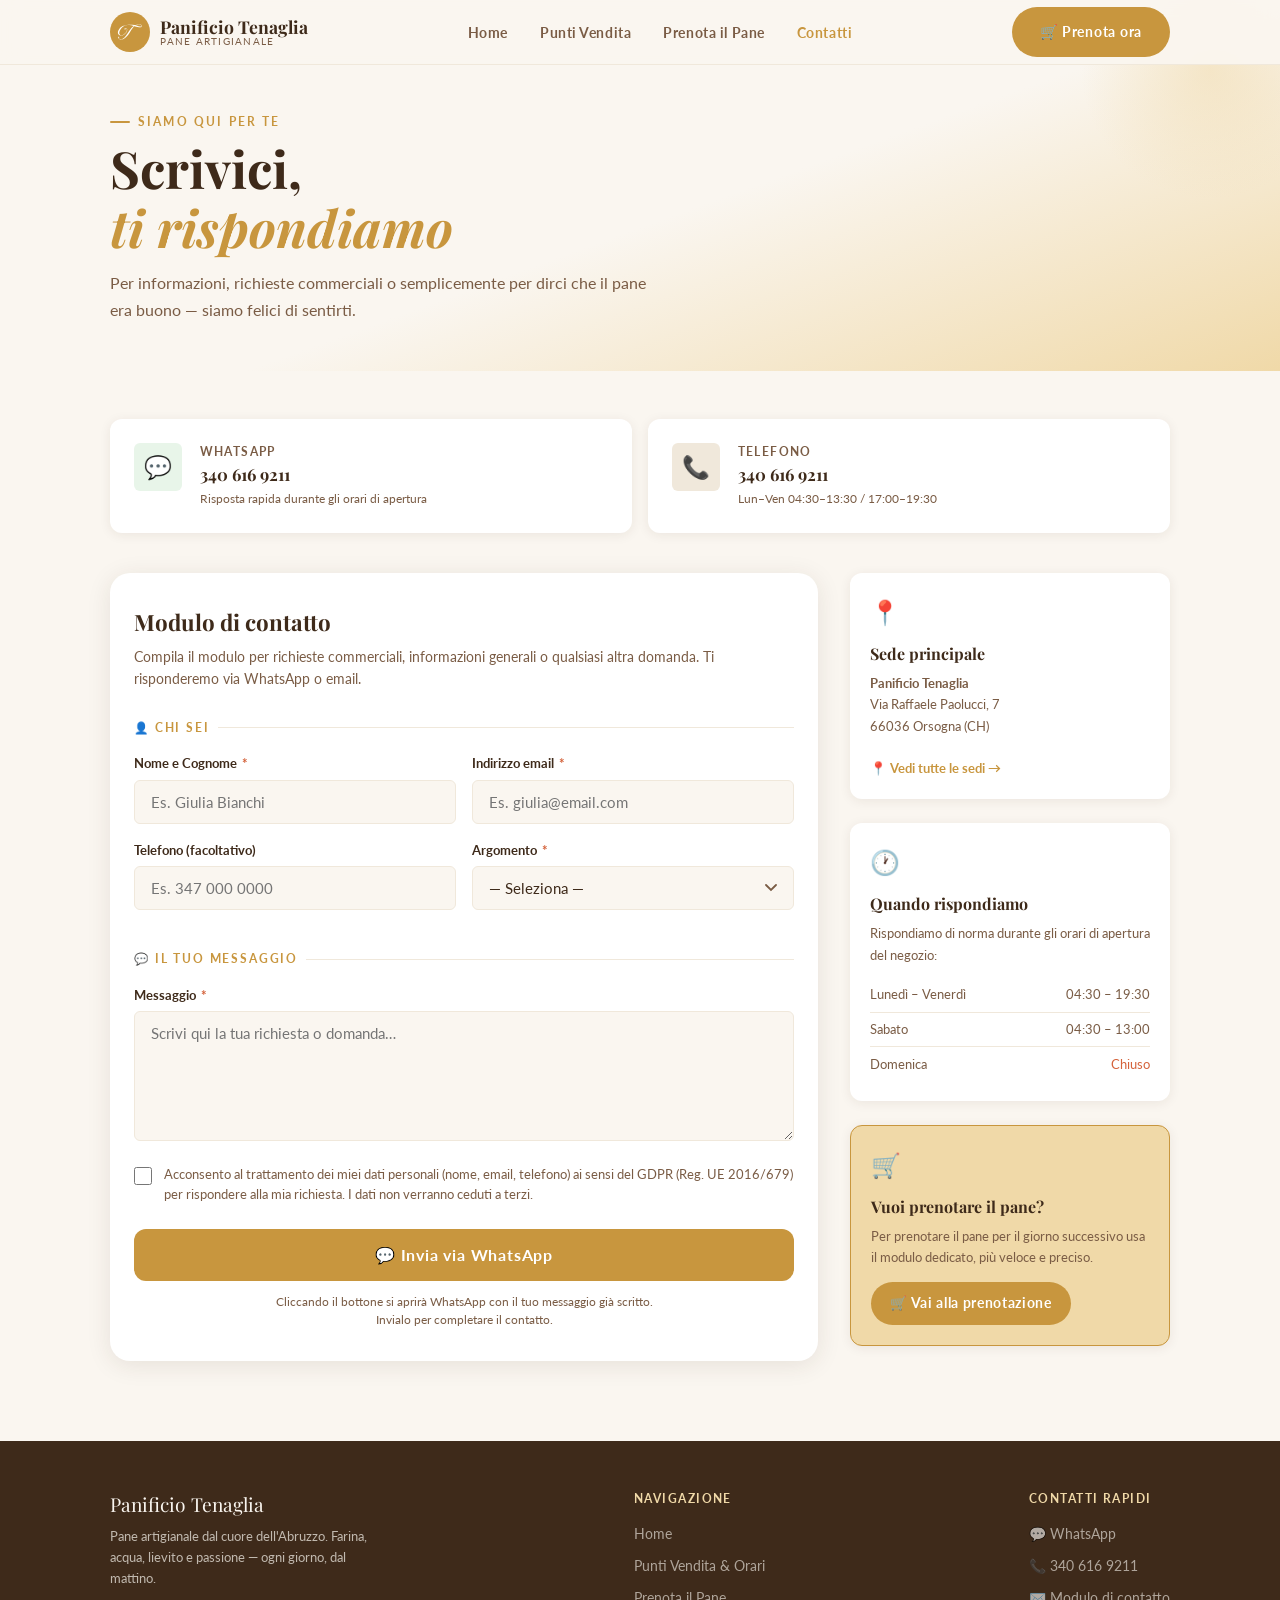
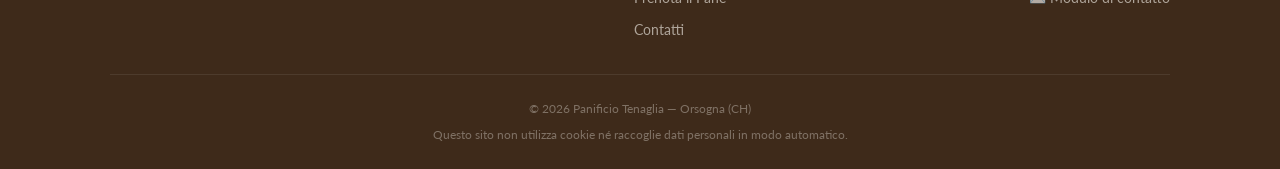
==== contatti.html @ 0915d36d "Add files via upload" ====
<!DOCTYPE html>
<html lang="it">
<head>
  <meta charset="UTF-8" />
  <meta name="viewport" content="width=device-width, initial-scale=1.0" />
  <meta name="description" content="Contatta il Panificio Tenaglia per informazioni, richieste commerciali o collaborazioni. Scrivici via WhatsApp o compila il modulo." />

  <title>Contatti — Panificio Tenaglia</title>

  <!-- Favicon -->
  <link rel="apple-touch-icon" sizes="180x180" href="assets/icons/apple-touch-icon.png">
  <link rel="icon" type="image/png" sizes="32x32" href="assets/icons/favicon-32x32.png">
  <link rel="icon" type="image/png" sizes="16x16" href="assets/icons/favicon-16x16.png">
  <link rel="manifest" href="assets/icons/site.webmanifest">

  <!-- Fonts -->
  <link rel="preconnect" href="https://fonts.googleapis.com" />
  <link rel="preconnect" href="https://fonts.gstatic.com" crossorigin />
  <link href="https://fonts.googleapis.com/css2?family=Playfair+Display:ital,wght@0,400;0,700;1,400&family=Lato:wght@300;400;700&display=swap" rel="stylesheet" />

  <!-- Stili -->
  <link rel="stylesheet" href="css/style.css" />
</head>
<body>

  <!-- ════════════════════════
       NAVBAR
  ════════════════════════ -->
  <nav class="navbar" role="navigation" aria-label="Navigazione principale">
    <div class="container navbar__inner">

      <a href="index.html" class="navbar__logo" aria-label="Panificio Tenaglia — Home">
        <div class="navbar__logo-icon" aria-hidden="true">
          <img src="assets/icons/logo-t.svg" alt="" />
        </div>
        <div class="navbar__logo-text">
          Panificio Tenaglia
          <span>Pane Artigianale</span>
        </div>
      </a>

      <ul class="navbar__links" role="list">
        <li><a href="index.html">Home</a></li>
        <li><a href="punti-vendita.html">Punti Vendita</a></li>
        <li><a href="prenota.html">Prenota il Pane</a></li>
        <li><a href="contatti.html" class="active">Contatti</a></li>
      </ul>

      <a href="prenota.html" class="btn-primary navbar__cta">🛒 Prenota ora</a>

      <button class="navbar__burger"
              aria-label="Apri menu di navigazione"
              aria-expanded="false"
              aria-controls="mobile-menu">
        <span></span><span></span><span></span>
      </button>
    </div>
  </nav>

  <!-- Menu mobile -->
  <nav class="mobile-menu" id="mobile-menu" role="navigation" aria-label="Menu mobile">
    <a href="index.html">🏠 Home</a>
    <a href="punti-vendita.html">📍 Punti Vendita & Orari</a>
    <a href="prenota.html">🛒 Prenota il tuo Pane</a>
    <a href="contatti.html">✉️ Contatti</a>
  </nav>


  <main>

    <!-- ════════════════════════
         PAGE HEADER
    ════════════════════════ -->
    <header class="page-header" aria-labelledby="contatti-main-title">
      <div class="container page-header__inner">
        <p class="page-header__eyebrow">Siamo qui per te</p>
        <h1 class="page-header__title" id="contatti-main-title">
          Scrivici,<br><em>ti rispondiamo</em>
        </h1>
        <p class="page-header__sub">
          Per informazioni, richieste commerciali o semplicemente per dirci che il pane
          era buono — siamo felici di sentirti.
        </p>
      </div>
    </header>


    <!-- ════════════════════════
         CANALI DIRETTI
    ════════════════════════ -->
    <section class="contatti-section" aria-label="Contatti e modulo">
      <div class="container">

        <!-- Griglia canali rapidi -->
        <div class="contatti-grid fade-up" style="margin-bottom: 2.5rem;" role="list">

          <!-- WhatsApp -->
          <a href="https://wa.me/393406169211"
             target="_blank"
             rel="noopener noreferrer"
             class="contatto-card"
             role="listitem"
             aria-label="Contatta via WhatsApp al 340 616 9211">
            <div class="contatto-card__icon wa" aria-hidden="true">💬</div>
            <div>
              <p class="contatto-card__label">WhatsApp</p>
              <p class="contatto-card__value">340 616 9211</p>
              <p class="contatto-card__sub">Risposta rapida durante gli orari di apertura</p>
            </div>
          </a>

          <!-- Telefono -->
          <a href="tel:+393406169211"
             class="contatto-card"
             role="listitem"
             aria-label="Chiama il Panificio Tenaglia al 340 616 9211">
            <div class="contatto-card__icon tel" aria-hidden="true">📞</div>
            <div>
              <p class="contatto-card__label">Telefono</p>
              <p class="contatto-card__value">340 616 9211</p>
              <p class="contatto-card__sub">Lun–Ven 04:30–13:30 / 17:00–19:30</p>
            </div>
          </a>

        </div>

        <!-- Layout form + sidebar -->
        <div class="contatti-layout">

          <!-- ══ FORM ══ -->
          <div class="contatti-form-card fade-up">

            <!-- Schermata successo -->
            <div class="contatti-success" id="contatti-success" role="alert" aria-live="polite">
              <div class="contatti-success__icon" aria-hidden="true">✅</div>
              <h2 class="contatti-success__title">Messaggio inviato!</h2>
              <p class="contatti-success__sub">
                Si è aperto WhatsApp con il tuo messaggio già pronto.<br>
                Invialo e ti risponderemo al più presto,
                di solito entro le ore di apertura del giorno stesso.
              </p>
              <button id="btn-reset-contatti" class="btn-outline">
                ← Invia un altro messaggio
              </button>
            </div>

            <!-- Form vero -->
            <div id="contatti-form-wrap">
              <h2 class="contatti-form-card__title">Modulo di contatto</h2>
              <p class="contatti-form-card__sub">
                Compila il modulo per richieste commerciali, informazioni generali
                o qualsiasi altra domanda. Ti risponderemo via WhatsApp o email.
              </p>

              <form id="form-contatti" novalidate>

                <!-- Dati mittente -->
                <fieldset class="form-fieldset">
                  <legend class="form-legend">👤 Chi sei</legend>

                  <div class="form-row">
                    <div class="form-group">
                      <label class="form-label" for="c-nome">
                        Nome e Cognome <span class="required">*</span>
                      </label>
                      <input class="form-input"
                             type="text"
                             id="c-nome"
                             name="nome"
                             placeholder="Es. Giulia Bianchi"
                             autocomplete="name"
                             required
                             aria-describedby="error-c-nome" />
                      <span class="form-error" id="error-c-nome" role="alert"></span>
                    </div>

                    <div class="form-group">
                      <label class="form-label" for="c-email">
                        Indirizzo email <span class="required">*</span>
                      </label>
                      <input class="form-input"
                             type="email"
                             id="c-email"
                             name="email"
                             placeholder="Es. giulia@email.com"
                             autocomplete="email"
                             required
                             aria-describedby="error-c-email" />
                      <span class="form-error" id="error-c-email" role="alert"></span>
                    </div>
                  </div>

                  <div class="form-row">
                    <div class="form-group">
                      <label class="form-label" for="c-telefono">
                        Telefono (facoltativo)
                      </label>
                      <input class="form-input"
                             type="tel"
                             id="c-telefono"
                             name="telefono"
                             placeholder="Es. 347 000 0000"
                             autocomplete="tel"
                             aria-describedby="error-c-telefono" />
                      <span class="form-error" id="error-c-telefono" role="alert"></span>
                    </div>

                    <div class="form-group">
                      <label class="form-label" for="c-argomento">
                        Argomento <span class="required">*</span>
                      </label>
                      <select class="form-select"
                              id="c-argomento"
                              name="argomento"
                              required
                              aria-describedby="error-c-argomento">
                        <option value="">— Seleziona —</option>
                        <option value="info-generali">Informazioni generali</option>
                        <option value="forniture">Forniture / Richiesta commerciale</option>
                        <option value="eventi">Evento o occasione speciale</option>
                        <option value="collaborazioni">Collaborazioni</option>
                        <option value="altro">Altro</option>
                      </select>
                      <span class="form-error" id="error-c-argomento" role="alert"></span>
                    </div>
                  </div>
                </fieldset>

                <!-- Messaggio -->
                <fieldset class="form-fieldset">
                  <legend class="form-legend">💬 Il tuo messaggio</legend>

                  <div class="form-group">
                    <label class="form-label" for="c-messaggio">
                      Messaggio <span class="required">*</span>
                    </label>
                    <textarea class="form-textarea"
                              id="c-messaggio"
                              name="messaggio"
                              rows="5"
                              placeholder="Scrivi qui la tua richiesta o domanda…"
                              required
                              aria-describedby="error-c-messaggio"
                              style="min-height: 130px;"></textarea>
                    <span class="form-error" id="error-c-messaggio" role="alert"></span>
                  </div>
                </fieldset>

                <!-- Privacy -->
                <div class="form-check">
                  <input type="checkbox"
                         id="privacy-contatti"
                         name="privacy"
                         required
                         aria-describedby="error-privacy-contatti" />
                  <label for="privacy-contatti">
                    Acconsento al trattamento dei miei dati personali (nome, email, telefono)
                    ai sensi del GDPR (Reg. UE 2016/679) per rispondere alla mia richiesta.
                    I dati non verranno ceduti a terzi.
                  </label>
                </div>
                <span class="form-error" id="error-privacy-contatti" role="alert"
                      style="margin-top:-1rem; margin-bottom:1rem; display:none;"></span>

                <!-- Submit -->
                <button type="submit" class="btn-primary form-submit">
                  💬 Invia via WhatsApp
                </button>

                <p style="font-size:0.75rem; color:var(--testo-light); margin-top:0.75rem; text-align:center; line-height:1.5;">
                  Cliccando il bottone si aprirà WhatsApp con il tuo messaggio già scritto.<br>
                  Invialo per completare il contatto.
                </p>

              </form>
            </div>

          </div>
          <!-- fine form card -->


          <!-- ══ SIDEBAR ══ -->
          <aside class="contatti-sidebar fade-up" aria-label="Informazioni aggiuntive">

            <!-- Sede principale -->
            <div class="info-card">
              <div class="info-card__icon" aria-hidden="true">📍</div>
              <h3 class="info-card__title">Sede principale</h3>
              <address class="info-card__body" style="font-style: normal;">
                <strong>Panificio Tenaglia</strong><br>
                Via Raffaele Paolucci, 7<br>
                66036 Orsogna (CH)<br><br>
                <a href="punti-vendita.html"
                   style="color: var(--grano); font-weight: 700; font-size: 0.83rem;">
                  📍 Vedi tutte le sedi →
                </a>
              </address>
            </div>

            <!-- Orari risposta -->
            <div class="info-card">
              <div class="info-card__icon" aria-hidden="true">🕐</div>
              <h3 class="info-card__title">Quando rispondiamo</h3>
              <p class="info-card__body">
                Rispondiamo di norma durante gli orari di apertura del negozio:
              </p>
              <table style="width:100%; font-size:0.82rem; color:var(--testo-light); margin-top:0.75rem; border-collapse:collapse;">
                <tr style="border-bottom:1px solid var(--avorio-dark);">
                  <td style="padding:0.4rem 0;">Lunedì – Venerdì</td>
                  <td style="text-align:right; padding:0.4rem 0;">04:30 – 19:30</td>
                </tr>
                <tr style="border-bottom:1px solid var(--avorio-dark);">
                  <td style="padding:0.4rem 0;">Sabato</td>
                  <td style="text-align:right; padding:0.4rem 0;">04:30 – 13:00</td>
                </tr>
                <tr>
                  <td style="padding:0.4rem 0;">Domenica</td>
                  <td style="text-align:right; padding:0.4rem 0; color:var(--terracotta);">Chiuso</td>
                </tr>
              </table>
            </div>

            <!-- Prenotazione rapida -->
            <div class="info-card" style="background: var(--grano-chiaro); border: 1.5px solid var(--grano);">
              <div class="info-card__icon" aria-hidden="true">🛒</div>
              <h3 class="info-card__title">Vuoi prenotare il pane?</h3>
              <p class="info-card__body" style="margin-bottom: 0.85rem;">
                Per prenotare il pane per il giorno successivo usa il modulo dedicato,
                più veloce e preciso.
              </p>
              <a href="prenota.html" class="btn-primary"
                 style="font-size: 0.85rem; padding: 0.65rem 1.2rem; display: inline-flex;">
                🛒 Vai alla prenotazione
              </a>
            </div>

          </aside>

        </div>
      </div>
    </section>

  </main>


  <!-- ════════════════════════
       FOOTER
  ════════════════════════ -->
  <footer class="footer" role="contentinfo">
    <div class="container">
      <div class="footer__grid">
        <div>
          <p class="footer__brand-name">Panificio Tenaglia</p>
          <p class="footer__brand-tagline">
            Pane artigianale dal cuore dell'Abruzzo.
            Farina, acqua, lievito e passione — ogni giorno, dal mattino.
          </p>
        </div>
        <div>
          <p class="footer__col-title">Navigazione</p>
          <ul class="footer__links" role="list">
            <li><a href="index.html">Home</a></li>
            <li><a href="punti-vendita.html">Punti Vendita & Orari</a></li>
            <li><a href="prenota.html">Prenota il Pane</a></li>
            <li><a href="contatti.html">Contatti</a></li>
          </ul>
        </div>
        <div>
          <p class="footer__col-title">Contatti rapidi</p>
          <ul class="footer__links" role="list">
            <li>
              <a href="https://wa.me/393406169211" target="_blank" rel="noopener noreferrer">
                💬 WhatsApp
              </a>
            </li>
            <li><a href="tel:+393406169211">📞 340 616 9211</a></li>
            <li><a href="contatti.html">✉️ Modulo di contatto</a></li>
          </ul>
        </div>
      </div>
      <div class="footer__bottom">
        <p>© 2026 Panificio Tenaglia — Orsogna (CH)</p>
        <!-- <p>Sito realizzato con ❤️ da Rossella Amicosante — Corso Web Design 2025/26</p> -->
        <p>Questo sito non utilizza cookie né raccoglie dati personali in modo automatico.</p>
      </div>
    </div>
  </footer>

  <!-- Scripts -->
  <script src="js/nav.js"></script>
  <script src="js/contatti.js"></script>

</body>
</html>
---- css/style.css ----
/* ===========================
   PANIFICIO TENAGLIA
   style.css — design system
   =========================== */

@import url('https://fonts.googleapis.com/css2?family=Playfair+Display:ital,wght@0,400;0,700;1,400&family=Lato:wght@300;400;700&display=swap');

:root {
  --grano:       #C8963E;
  --grano-chiaro:#F0D9A8;
  --grano-scuro: #A67B2A;
  --crosta:      #8B5E3C;
  --crosta-light:#D4A574;
  --avorio:      #FAF6F0;
  --avorio-dark: #F0E8DB;
  --terracotta:  #D4623A;
  --testo:       #3E2A1A;
  --testo-light: #7A5C45;
  --bianco:      #FFFFFF;

  --font-titolo: 'Playfair Display', Georgia, serif;
  --font-corpo:  'Lato', sans-serif;

  --radius-sm:  6px;
  --radius-md:  12px;
  --radius-lg:  20px;

  --shadow-soft: 0 4px 24px rgba(62,42,26,0.10);
  --shadow-card: 0 2px 12px rgba(62,42,26,0.08);
}

/* RESET & BASE */
*, *::before, *::after { box-sizing: border-box; margin: 0; padding: 0; }

html { scroll-behavior: smooth; font-size: 16px; }

body {
  font-family: var(--font-corpo);
  background-color: var(--avorio);
  color: var(--testo);
  line-height: 1.6;
  overflow-x: hidden;
}

img { max-width: 100%; display: block; }
a   { text-decoration: none; color: inherit; }

/* UTILITY */
.container {
  width: 100%;
  max-width: 1100px;
  margin: 0 auto;
  padding: 0 1.25rem;
}

.section-label {
  font-family: var(--font-corpo);
  font-size: 0.75rem;
  font-weight: 700;
  letter-spacing: 0.18em;
  text-transform: uppercase;
  color: var(--grano);
  margin-bottom: 0.5rem;
}

.section-title {
  font-family: var(--font-titolo);
  font-size: clamp(1.8rem, 5vw, 2.8rem);
  font-weight: 700;
  color: var(--testo);
  line-height: 1.2;
}

.btn-primary {
  display: inline-flex;
  align-items: center;
  gap: 0.5rem;
  background: var(--grano);
  color: var(--bianco);
  font-family: var(--font-corpo);
  font-weight: 700;
  font-size: 0.9rem;
  letter-spacing: 0.05em;
  padding: 0.85rem 1.75rem;
  border-radius: 50px;
  border: none;
  cursor: pointer;
  transition: background 0.25s, transform 0.15s;
  white-space: nowrap;
}
.btn-primary:hover { background: var(--grano-scuro); transform: translateY(-2px); }
.btn-primary:active { transform: translateY(0); }

.btn-outline {
  display: inline-flex;
  align-items: center;
  gap: 0.5rem;
  background: transparent;
  color: var(--grano);
  font-family: var(--font-corpo);
  font-weight: 700;
  font-size: 0.9rem;
  letter-spacing: 0.05em;
  padding: 0.85rem 1.75rem;
  border-radius: 50px;
  border: 2px solid var(--grano);
  cursor: pointer;
  transition: background 0.25s, color 0.25s, transform 0.15s;
  white-space: nowrap;
}
.btn-outline:hover {
  background: var(--grano);
  color: var(--bianco);
  transform: translateY(-2px);
}

/* ===== NAVBAR ===== */
.navbar {
  position: fixed;
  top: 0; left: 0; right: 0;
  z-index: 1000;
  background: rgba(250,246,240,0.94);
  backdrop-filter: blur(10px);
  -webkit-backdrop-filter: blur(10px);
  border-bottom: 1px solid var(--avorio-dark);
  transition: box-shadow 0.3s;
}
.navbar.scrolled { box-shadow: var(--shadow-soft); }

.navbar__inner {
  display: flex;
  align-items: center;
  justify-content: space-between;
  height: 64px;
}

.navbar__logo {
  display: flex;
  align-items: center;
  gap: 0.65rem;
}

.navbar__logo-icon {
  width: 40px;
  height: 40px;
  background: var(--grano);
  border-radius: 50%;
  display: flex;
  align-items: center;
  justify-content: center;
  overflow: hidden;
  flex-shrink: 0;
}

.navbar__logo-icon img {
  width: 65%;
  height: 65%;
  object-fit: contain;
  filter: brightness(0) invert(1);
}

.navbar__logo-text {
  font-family: var(--font-titolo);
  font-size: 1.1rem;
  font-weight: 700;
  color: var(--testo);
  line-height: 1.1;
}
.navbar__logo-text span {
  display: block;
  font-size: 0.65rem;
  font-family: var(--font-corpo);
  font-weight: 400;
  letter-spacing: 0.12em;
  text-transform: uppercase;
  color: var(--testo-light);
}

.navbar__links {
  display: none;
  list-style: none;
  gap: 2rem;
}
.navbar__links a {
  font-size: 0.88rem;
  font-weight: 700;
  letter-spacing: 0.04em;
  color: var(--testo-light);
  transition: color 0.2s;
}
.navbar__links a:hover,
.navbar__links a.active { color: var(--grano); }

.navbar__cta { display: none; }

.navbar__burger {
  background: none;
  border: none;
  cursor: pointer;
  display: flex;
  flex-direction: column;
  gap: 5px;
  padding: 4px;
}
.navbar__burger span {
  display: block;
  width: 24px;
  height: 2px;
  background: var(--testo);
  border-radius: 2px;
  transition: all 0.3s;
}
.navbar__burger.open span:nth-child(1) { transform: translateY(7px) rotate(45deg); }
.navbar__burger.open span:nth-child(2) { opacity: 0; }
.navbar__burger.open span:nth-child(3) { transform: translateY(-7px) rotate(-45deg); }

.mobile-menu {
  display: none;
  position: fixed;
  top: 64px; left: 0; right: 0;
  background: var(--avorio);
  border-bottom: 1px solid var(--avorio-dark);
  padding: 1.5rem 1.25rem;
  z-index: 999;
  flex-direction: column;
  gap: 0.25rem;
}
.mobile-menu.open { display: flex; }
.mobile-menu a {
  font-size: 1rem;
  font-weight: 700;
  color: var(--testo);
  padding: 0.75rem 0;
  border-bottom: 1px solid var(--avorio-dark);
  transition: color 0.2s;
}
.mobile-menu a:last-child { border-bottom: none; }
.mobile-menu a:hover { color: var(--grano); }

/* ===== HERO ===== */
.hero {
  padding-top: 64px;
  min-height: 100svh;
  display: flex;
  flex-direction: column;
  background: linear-gradient(160deg, var(--avorio) 60%, var(--grano-chiaro) 100%);
  position: relative;
  overflow: hidden;
}

.hero::before {
  content: '';
  position: absolute;
  top: -80px; right: -80px;
  width: 320px; height: 320px;
  background: radial-gradient(circle, var(--grano-chiaro) 0%, transparent 70%);
  border-radius: 50%;
  opacity: 0.6;
  pointer-events: none;
}

.hero__content {
  flex: 1;
  display: flex;
  flex-direction: column;
  justify-content: center;
  padding: 3rem 1.25rem 2rem;
}

.hero__eyebrow {
  display: inline-flex;
  align-items: center;
  gap: 0.5rem;
  font-size: 0.75rem;
  font-weight: 700;
  letter-spacing: 0.16em;
  text-transform: uppercase;
  color: var(--grano);
  margin-bottom: 1rem;
}
.hero__eyebrow::before {
  content: '';
  display: inline-block;
  width: 24px;
  height: 2px;
  background: var(--grano);
  border-radius: 2px;
}

.hero__title {
  font-family: var(--font-titolo);
  font-size: clamp(2.4rem, 9vw, 5rem);
  font-weight: 700;
  line-height: 1.08;
  color: var(--testo);
  margin-bottom: 1.25rem;
}
.hero__title em {
  font-style: italic;
  color: var(--grano);
}

.hero__subtitle {
  font-size: 1.05rem;
  font-weight: 300;
  color: var(--testo-light);
  line-height: 1.7;
  max-width: 520px;
  margin-bottom: 2rem;
}

.hero__actions {
  display: flex;
  gap: 1rem;
  flex-wrap: wrap;
}

.hero__badge {
  display: flex;
  align-items: center;
  gap: 0.6rem;
  background: var(--bianco);
  border: 1px solid var(--avorio-dark);
  border-radius: 50px;
  padding: 0.5rem 1rem 0.5rem 0.5rem;
  font-size: 0.82rem;
  font-weight: 700;
  color: var(--testo);
  box-shadow: var(--shadow-card);
}
.hero__badge-dot {
  width: 8px; height: 8px;
  background: #4CAF50;
  border-radius: 50%;
  animation: pulse-green 2s infinite;
}
@keyframes pulse-green {
  0%,100% { box-shadow: 0 0 0 0 rgba(76,175,80,0.4); }
  50%      { box-shadow: 0 0 0 6px rgba(76,175,80,0); }
}

.hero__scroll {
  text-align: center;
  padding: 1.5rem 0;
  color: var(--testo-light);
  font-size: 0.78rem;
  letter-spacing: 0.1em;
  text-transform: uppercase;
  animation: bounce 2.5s infinite;
}
@keyframes bounce {
  0%,100% { transform: translateY(0); }
  50%      { transform: translateY(6px); }
}

/* ===== STORY ===== */
.story {
  padding: 5rem 0;
  background: var(--bianco);
}

.story__grid {
  display: flex;
  flex-direction: column;
  gap: 2.5rem;
}

.story__visual {
  position: relative;
}

.story__img-placeholder {
  width: 100%;
  aspect-ratio: 4/3;
  background: linear-gradient(135deg, var(--grano-chiaro), var(--crosta-light));
  border-radius: var(--radius-lg);
  overflow: hidden;
}

.story__img-placeholder img {
  width: 100%;
  height: 100%;
  object-fit: cover;       /* riempie il riquadro senza deformarsi */
  object-position: center 20%; /* posiziona il soggetto */
  display: block;
}

.story__stat-card {
  position: absolute;
  bottom: -1rem;
  right: -0.5rem;
  background: var(--grano);
  color: var(--bianco);
  border-radius: var(--radius-md);
  padding: 1rem 1.25rem;
  box-shadow: var(--shadow-soft);
}
.story__stat-card strong {
  display: block;
  font-family: var(--font-titolo);
  font-size: 2rem;
  font-weight: 700;
  line-height: 1;
}
.story__stat-card span {
  font-size: 0.75rem;
  opacity: 0.85;
  letter-spacing: 0.05em;
}

.story__text { display: flex; flex-direction: column; gap: 1rem; }

.story__body {
  font-size: 0.97rem;
  color: var(--testo-light);
  line-height: 1.8;
}

.story__quote {
  border-left: 3px solid var(--grano);
  padding-left: 1rem;
  font-family: var(--font-titolo);
  font-size: 1.15rem;
  font-style: italic;
  color: var(--crosta);
  line-height: 1.5;
}

/* ===== GALLERY ===== */
.gallery {
  padding: 5rem 0;
  background: var(--avorio);
}

.gallery__header {
  margin-bottom: 2.5rem;
  display: flex;
  flex-direction: column;
  gap: 0.5rem;
}

.gallery__grid {
  display: grid;
  grid-template-columns: repeat(2, 1fr);
  gap: 0.75rem;
  align-items: stretch;
}

.gallery__item {
  border-radius: var(--radius-md);
  overflow: hidden;
  min-height: 140px;
  background: linear-gradient(135deg, var(--avorio-dark), var(--grano-chiaro));
  display: flex;
  align-items: center;
  justify-content: center;
  flex-direction: column;
  gap: 0.5rem;
  position: relative;
  cursor: pointer;
  transition: transform 0.25s;
}
.gallery__item:hover { transform: scale(0.98); }
.gallery__item:first-child {
  grid-column: span 2;
  aspect-ratio: 16/7;
}

.gallery__item img {
  width: 100%;
  height: 100%;
  object-fit: cover;
  object-position: center;
  display: block;
  position: absolute;
  top: 0; left: 0;
}

.gallery__item-icon { font-size: 2.5rem; opacity: 0.3; }
.gallery__item-label {
  font-size: 0.78rem;
  font-weight: 700;
  letter-spacing: 0.08em;
  text-transform: uppercase;
  color: var(--avorio);
  opacity: 1;
  position: relative;
  z-index: 1;
  background: rgba(62, 42, 26, 0.45);
  padding: 0.3rem 0.75rem;
  border-radius: 50px;
}

.gallery__note {
  margin-top: 1rem;
  font-size: 0.8rem;
  color: var(--testo-light);
  font-style: italic;
  text-align: center;
}

/* ===== SEDI PREVIEW ===== */
.sedi-preview {
  padding: 5rem 0;
  background: var(--testo);
  color: var(--avorio);
}

.sedi-preview .section-label { color: var(--grano-chiaro); }
.sedi-preview .section-title { color: var(--avorio); }

.sedi-preview__subtitle {
  font-size: 0.97rem;
  color: var(--crosta-light);
  margin: 0.75rem 0 2.5rem;
  line-height: 1.7;
}

.sedi__grid {
  display: flex;
  flex-direction: column;
  gap: 1rem;
}

.sede-card {
  background: rgba(255,255,255,0.05);
  border: 1px solid rgba(255,255,255,0.1);
  border-radius: var(--radius-md);
  padding: 1.25rem;
  display: flex;
  align-items: flex-start;
  gap: 1rem;
  transition: background 0.25s, border-color 0.25s;
}
.sede-card:hover {
  background: rgba(255,255,255,0.09);
  border-color: var(--grano);
}

.sede-card.coming-soon { opacity: 0.45; pointer-events: none; }

.sede-card__num {
  min-width: 36px;
  height: 36px;
  background: var(--grano);
  border-radius: 50%;
  display: flex;
  align-items: center;
  justify-content: center;
  font-weight: 700;
  font-size: 0.85rem;
  color: var(--bianco);
  flex-shrink: 0;
}
.sede-card.coming-soon .sede-card__num { background: rgba(255,255,255,0.2); }

.sede-card__info { flex: 1; }

.sede-card__name {
  font-family: var(--font-titolo);
  font-size: 1.05rem;
  font-weight: 700;
  color: var(--avorio);
  margin-bottom: 0.2rem;
}

.sede-card__address {
  font-size: 0.82rem;
  color: var(--crosta-light);
  line-height: 1.5;
}

.sede-card__badge {
  font-size: 0.68rem;
  font-weight: 700;
  letter-spacing: 0.08em;
  text-transform: uppercase;
  padding: 0.25rem 0.65rem;
  border-radius: 50px;
  flex-shrink: 0;
}
.sede-card__badge.aperta  { background: rgba(76,175,80,0.15); color: #81C784; }
.sede-card__badge.presto  { background: rgba(200,150,62,0.15); color: var(--grano-chiaro); }

.sedi-preview__cta {
  margin-top: 2rem;
  text-align: center;
}

/* ===== PRENOTAZIONE CTA ===== */
.prenota-cta {
  padding: 5rem 0;
  background: var(--grano-chiaro);
  text-align: center;
}

.prenota-cta__inner {
  max-width: 600px;
  margin: 0 auto;
}

.prenota-cta__icon {
  font-size: 3rem;
  margin-bottom: 1rem;
}

.prenota-cta__title {
  font-family: var(--font-titolo);
  font-size: clamp(1.6rem, 5vw, 2.4rem);
  font-weight: 700;
  color: var(--testo);
  margin-bottom: 0.75rem;
  line-height: 1.2;
}

.prenota-cta__sub {
  font-size: 0.97rem;
  color: var(--testo-light);
  margin-bottom: 2rem;
  line-height: 1.7;
}

.prenota-cta__actions {
  display: flex;
  gap: 1rem;
  justify-content: center;
  flex-wrap: wrap;
}

/* ===== FOOTER ===== */
.footer {
  background: var(--testo);
  color: rgba(250,246,240,0.7);
  padding: 3rem 0 1.5rem;
}

.footer__grid {
  display: flex;
  flex-direction: column;
  gap: 2rem;
  margin-bottom: 2rem;
}

.footer__brand-name {
  font-family: var(--font-titolo);
  font-size: 1.2rem;
  color: var(--avorio);
  margin-bottom: 0.4rem;
}
.footer__brand-tagline {
  font-size: 0.82rem;
  line-height: 1.6;
  max-width: 260px;
}

.footer__col-title {
  font-size: 0.75rem;
  font-weight: 700;
  letter-spacing: 0.12em;
  text-transform: uppercase;
  color: var(--grano-chiaro);
  margin-bottom: 0.75rem;
}
.footer__links {
  list-style: none;
  display: flex;
  flex-direction: column;
  gap: 0.4rem;
}
.footer__links a {
  font-size: 0.87rem;
  color: rgba(250,246,240,0.6);
  transition: color 0.2s;
}
.footer__links a:hover { color: var(--grano-chiaro); }

.footer__bottom {
  border-top: 1px solid rgba(255,255,255,0.08);
  padding-top: 1.5rem;
  display: flex;
  flex-direction: column;
  gap: 0.4rem;
  align-items: center;
  text-align: center;
  font-size: 0.78rem;
  color: rgba(250,246,240,0.35);
}

/* ===== PAGE HEADER (usato in pagine interne) ===== */
.page-header {
  padding-top: 64px;
  background: linear-gradient(160deg, var(--avorio) 55%, var(--grano-chiaro) 100%);
  padding-bottom: 3rem;
  position: relative;
  overflow: hidden;
}
.page-header::before {
  content: '';
  position: absolute;
  top: -60px; right: -60px;
  width: 260px; height: 260px;
  background: radial-gradient(circle, var(--grano-chiaro) 0%, transparent 70%);
  border-radius: 50%;
  opacity: 0.5;
  pointer-events: none;
}
.page-header__inner { padding-top: 3rem; }
.page-header__eyebrow {
  font-size: 0.75rem;
  font-weight: 700;
  letter-spacing: 0.18em;
  text-transform: uppercase;
  color: var(--grano);
  margin-bottom: 0.5rem;
  display: flex;
  align-items: center;
  gap: 0.5rem;
}
.page-header__eyebrow::before {
  content: '';
  display: inline-block;
  width: 20px; height: 2px;
  background: var(--grano);
  border-radius: 2px;
}
.page-header__title {
  font-family: var(--font-titolo);
  font-size: clamp(2rem, 6vw, 3.2rem);
  font-weight: 700;
  color: var(--testo);
  line-height: 1.15;
  margin-bottom: 0.75rem;
}
.page-header__title em { font-style: italic; color: var(--grano); }
.page-header__sub {
  font-size: 1rem;
  color: var(--testo-light);
  max-width: 540px;
  line-height: 1.7;
}

/* ===== PUNTI VENDITA ===== */
.pv-section { padding: 3rem 0 5rem; }

.pv-tabs {
  display: flex;
  gap: 0.5rem;
  margin-bottom: 2.5rem;
  overflow-x: auto;
  scrollbar-width: none;
  padding-bottom: 2px;
}
.pv-tabs::-webkit-scrollbar { display: none; }

.pv-tab {
  flex-shrink: 0;
  background: var(--bianco);
  border: 1.5px solid var(--avorio-dark);
  border-radius: 50px;
  padding: 0.55rem 1.2rem;
  font-family: var(--font-corpo);
  font-size: 0.85rem;
  font-weight: 700;
  color: var(--testo-light);
  cursor: pointer;
  transition: all 0.2s;
}
.pv-tab:hover { border-color: var(--grano); color: var(--grano); }
.pv-tab.active {
  background: var(--grano);
  border-color: var(--grano);
  color: var(--bianco);
}
.pv-tab.disabled {
  opacity: 0.4;
  cursor: not-allowed;
  pointer-events: none;
}

.pv-panel { display: none; }
.pv-panel.active { display: block; }

.pv-card {
  background: var(--bianco);
  border-radius: var(--radius-lg);
  box-shadow: var(--shadow-soft);
  overflow: hidden;
  margin-bottom: 2rem;
}

.pv-card__header {
  background: var(--testo);
  padding: 1.5rem 1.5rem 1.25rem;
  display: flex;
  align-items: flex-start;
  justify-content: space-between;
  gap: 1rem;
  flex-wrap: wrap;
}
.pv-card__num-name {
  display: flex;
  align-items: center;
  gap: 0.75rem;
}
.pv-card__num {
  width: 42px; height: 42px;
  background: var(--grano);
  border-radius: 50%;
  display: flex;
  align-items: center;
  justify-content: center;
  font-weight: 700;
  font-size: 1rem;
  color: var(--bianco);
  flex-shrink: 0;
}
.pv-card__name {
  font-family: var(--font-titolo);
  font-size: 1.2rem;
  font-weight: 700;
  color: var(--avorio);
}
.pv-card__address {
  font-size: 0.82rem;
  color: var(--crosta-light);
  margin-top: 0.15rem;
  font-style: normal;
}
.pv-card__status {
  font-size: 0.72rem;
  font-weight: 700;
  letter-spacing: 0.08em;
  text-transform: uppercase;
  padding: 0.3rem 0.8rem;
  border-radius: 50px;
  flex-shrink: 0;
}
.pv-card__status.aperta { background: rgba(76,175,80,0.15); color: #81C784; }
.pv-card__status.presto { background: rgba(200,150,62,0.18); color: var(--grano-chiaro); }

.pv-card__body {
  padding: 1.5rem;
  display: flex;
  flex-direction: column;
  gap: 1.5rem;
}

/* Orari */
.orari__title {
  font-size: 0.75rem;
  font-weight: 700;
  letter-spacing: 0.14em;
  text-transform: uppercase;
  color: var(--grano);
  margin-bottom: 0.75rem;
}
.orari__table {
  width: 100%;
  border-collapse: collapse;
  font-size: 0.88rem;
}
.orari__table tr { border-bottom: 1px solid var(--avorio-dark); }
.orari__table tr:last-child { border-bottom: none; }
.orari__table td { padding: 0.5rem 0; color: var(--testo); }
.orari__table td:last-child { text-align: right; color: var(--testo-light); }
.orari__table tr.oggi td { font-weight: 700; color: var(--grano-scuro); }
.orari__table td.chiuso { color: var(--terracotta) !important; }

/* Mappa */
.pv-map-wrap {
  border-radius: var(--radius-md);
  overflow: hidden;
  border: 1px solid var(--avorio-dark);
}
.pv-map {
  width: 100%;
  height: 260px;
}

/* CTA sede */
.pv-card__cta {
  display: flex;
  gap: 0.75rem;
  flex-wrap: wrap;
}

/* Coming soon overlay */
.pv-coming-soon {
  text-align: center;
  padding: 4rem 2rem;
  background: var(--bianco);
  border-radius: var(--radius-lg);
  border: 2px dashed var(--avorio-dark);
}
.pv-coming-soon__icon { font-size: 3rem; margin-bottom: 1rem; }
.pv-coming-soon__title {
  font-family: var(--font-titolo);
  font-size: 1.4rem;
  color: var(--testo);
  margin-bottom: 0.5rem;
}
.pv-coming-soon__sub { font-size: 0.9rem; color: var(--testo-light); }

/* ===== ANIMAZIONI ENTRATA ===== */
.fade-up {
  opacity: 0;
  transform: translateY(24px);
  transition: opacity 0.6s ease, transform 0.6s ease;
}
.fade-up.visible {
  opacity: 1;
  transform: translateY(0);
}

/* ===== RESPONSIVE — tablet & desktop ===== */
@media (min-width: 640px) {
  .gallery__grid { grid-template-columns: repeat(3, 1fr); }
  .gallery__item:first-child { grid-column: span 2; }
}

@media (min-width: 768px) {
  .story__grid {
    flex-direction: row;
    align-items: center;
    gap: 4rem;
  }
  .story__visual { flex: 1; }
  .story__text   { flex: 1; }

  .footer__grid {
    flex-direction: row;
    justify-content: space-between;
  }
}

@media (min-width: 900px) {
  .navbar__links { display: flex; }
  .navbar__cta   { display: flex; }
  .navbar__burger { display: none; }

  .sedi__grid {
    display: grid;
    grid-template-columns: repeat(3, 1fr);
  }
}

/* ===== FORM PRENOTAZIONE ===== */
.prenota-section { padding: 3rem 0 5rem; }

.prenota-layout {
  display: flex;
  flex-direction: column;
  gap: 2rem;
}

.prenota-form-card {
  background: var(--bianco);
  border-radius: var(--radius-lg);
  box-shadow: var(--shadow-soft);
  padding: 2rem 1.5rem;
}

.prenota-form-card__title {
  font-family: var(--font-titolo);
  font-size: 1.4rem;
  font-weight: 700;
  color: var(--testo);
  margin-bottom: 0.3rem;
}
.prenota-form-card__sub {
  font-size: 0.88rem;
  color: var(--testo-light);
  margin-bottom: 1.75rem;
  line-height: 1.6;
}

.form-fieldset { border: none; padding: 0; margin: 0 0 1.5rem 0; }
.form-legend {
  font-size: 0.72rem;
  font-weight: 700;
  letter-spacing: 0.16em;
  text-transform: uppercase;
  color: var(--grano);
  margin-bottom: 1rem;
  display: flex;
  align-items: center;
  gap: 0.5rem;
  width: 100%;
}
.form-legend::after {
  content: '';
  flex: 1;
  height: 1px;
  background: var(--avorio-dark);
}

.form-row {
  display: grid;
  grid-template-columns: 1fr;
  gap: 1rem;
  margin-bottom: 1rem;
}
.form-group { display: flex; flex-direction: column; gap: 0.35rem; }

.form-label { font-size: 0.82rem; font-weight: 700; color: var(--testo); }
.form-label .required { color: var(--terracotta); margin-left: 2px; }
.form-hint { font-size: 0.75rem; color: var(--testo-light); margin-top: 0.2rem; }

.form-input,
.form-select,
.form-textarea {
  width: 100%;
  padding: 0.75rem 1rem;
  border: 1.5px solid var(--avorio-dark);
  border-radius: var(--radius-sm);
  background: var(--avorio);
  font-family: var(--font-corpo);
  font-size: 0.92rem;
  color: var(--testo);
  transition: border-color 0.2s, box-shadow 0.2s;
  -webkit-appearance: none;
  appearance: none;
}
.form-input:focus,
.form-select:focus,
.form-textarea:focus {
  outline: none;
  border-color: var(--grano);
  box-shadow: 0 0 0 3px rgba(200,150,62,0.15);
  background: var(--bianco);
}
.form-input.error,
.form-select.error,
.form-textarea.error { border-color: var(--terracotta); }

.form-select {
  background-image: url("data:image/svg+xml,%3Csvg xmlns='http://www.w3.org/2000/svg' width='12' height='8' viewBox='0 0 12 8'%3E%3Cpath d='M1 1l5 5 5-5' stroke='%237A5C45' stroke-width='1.8' fill='none' stroke-linecap='round'/%3E%3C/svg%3E");
  background-repeat: no-repeat;
  background-position: right 1rem center;
  padding-right: 2.5rem;
  cursor: pointer;
}

.form-textarea { resize: vertical; min-height: 90px; }

.orario-wrap { display: grid; grid-template-columns: 1fr 1fr; gap: 0.75rem; }

.form-error { font-size: 0.75rem; color: var(--terracotta); font-weight: 700; display: none; }
.form-error.visible { display: block; }

.form-check {
  display: flex;
  gap: 0.75rem;
  align-items: flex-start;
  margin-bottom: 1.5rem;
}
.form-check input[type="checkbox"] {
  width: 18px; height: 18px;
  flex-shrink: 0;
  margin-top: 2px;
  accent-color: var(--grano);
  cursor: pointer;
}
.form-check label { font-size: 0.82rem; color: var(--testo-light); line-height: 1.5; cursor: pointer; }

.form-submit { width: 100%; padding: 1rem; font-size: 1rem; border-radius: var(--radius-md); justify-content: center; }

.prenota-success { display: none; text-align: center; padding: 3rem 1.5rem; }
.prenota-success.visible { display: block; }
.prenota-success__icon { font-size: 3.5rem; margin-bottom: 1rem; }
.prenota-success__title { font-family: var(--font-titolo); font-size: 1.6rem; color: var(--testo); margin-bottom: 0.5rem; }
.prenota-success__sub { font-size: 0.95rem; color: var(--testo-light); line-height: 1.7; margin-bottom: 1.5rem; }

.prenota-sidebar { display: flex; flex-direction: column; gap: 1.25rem; }

.info-card { background: var(--bianco); border-radius: var(--radius-md); box-shadow: var(--shadow-card); padding: 1.25rem; }
.info-card__icon { font-size: 1.5rem; margin-bottom: 0.6rem; }
.info-card__title { font-family: var(--font-titolo); font-size: 1rem; font-weight: 700; color: var(--testo); margin-bottom: 0.4rem; }
.info-card__body { font-size: 0.83rem; color: var(--testo-light); line-height: 1.6; }

.steps-list { list-style: none; display: flex; flex-direction: column; gap: 0.75rem; margin-top: 0.5rem; }
.steps-list li { display: flex; gap: 0.75rem; align-items: flex-start; font-size: 0.83rem; color: var(--testo-light); line-height: 1.5; }
.step-num {
  min-width: 22px; height: 22px;
  background: var(--grano);
  border-radius: 50%;
  display: flex; align-items: center; justify-content: center;
  font-size: 0.7rem; font-weight: 700; color: var(--bianco);
  flex-shrink: 0; margin-top: 1px;
}

@media (min-width: 640px) { .form-row { grid-template-columns: 1fr 1fr; } }

@media (min-width: 960px) {
  .prenota-layout { flex-direction: row; align-items: flex-start; }
  .prenota-form-card { flex: 1; }
  .prenota-sidebar { width: 300px; flex-shrink: 0; }
}

/* ===== PAGINA CONTATTI ===== */
.contatti-section { padding: 3rem 0 5rem; }

.contatti-layout {
  display: flex;
  flex-direction: column;
  gap: 2rem;
}

/* Card contatto diretto */
.contatto-card {
  background: var(--bianco);
  border-radius: var(--radius-md);
  box-shadow: var(--shadow-card);
  padding: 1.5rem;
  display: flex;
  align-items: flex-start;
  gap: 1.1rem;
  transition: transform 0.2s, box-shadow 0.2s;
  text-decoration: none;
  color: inherit;
}
.contatto-card:hover {
  transform: translateY(-3px);
  box-shadow: var(--shadow-soft);
}
.contatto-card__icon {
  width: 48px; height: 48px;
  border-radius: var(--radius-sm);
  display: flex; align-items: center; justify-content: center;
  font-size: 1.4rem;
  flex-shrink: 0;
}
.contatto-card__icon.wa  { background: #E8F5E9; }
.contatto-card__icon.tel { background: var(--avorio-dark); }
.contatto-card__icon.ig  { background: #FCE4EC; }
.contatto-card__icon.fb  { background: #E3F2FD; }

.contatto-card__label {
  font-size: 0.72rem;
  font-weight: 700;
  letter-spacing: 0.12em;
  text-transform: uppercase;
  color: var(--testo-light);
  margin-bottom: 0.15rem;
}
.contatto-card__value {
  font-family: var(--font-titolo);
  font-size: 1.05rem;
  font-weight: 700;
  color: var(--testo);
  line-height: 1.3;
}
.contatto-card__sub {
  font-size: 0.78rem;
  color: var(--testo-light);
  margin-top: 0.2rem;
}

.contatti-grid {
  display: grid;
  grid-template-columns: 1fr;
  gap: 1rem;
}

/* Form contatti */
.contatti-form-card {
  background: var(--bianco);
  border-radius: var(--radius-lg);
  box-shadow: var(--shadow-soft);
  padding: 2rem 1.5rem;
}
.contatti-form-card__title {
  font-family: var(--font-titolo);
  font-size: 1.4rem;
  font-weight: 700;
  color: var(--testo);
  margin-bottom: 0.3rem;
}
.contatti-form-card__sub {
  font-size: 0.88rem;
  color: var(--testo-light);
  margin-bottom: 1.75rem;
  line-height: 1.6;
}

/* Successo form contatti */
.contatti-success { display: none; text-align: center; padding: 3rem 1rem; }
.contatti-success.visible { display: block; }
.contatti-success__icon { font-size: 3rem; margin-bottom: 1rem; }
.contatti-success__title {
  font-family: var(--font-titolo);
  font-size: 1.5rem;
  color: var(--testo);
  margin-bottom: 0.5rem;
}
.contatti-success__sub { font-size: 0.92rem; color: var(--testo-light); line-height: 1.7; margin-bottom: 1.5rem; }

/* Responsive contatti */
@media (min-width: 640px) {
  .contatti-grid { grid-template-columns: 1fr 1fr; }
}

@media (min-width: 960px) {
  .contatti-layout { flex-direction: row; align-items: flex-start; }
  .contatti-form-card { flex: 1; }
  .contatti-sidebar { width: 320px; flex-shrink: 0; display: flex; flex-direction: column; gap: 1.5rem; }
}
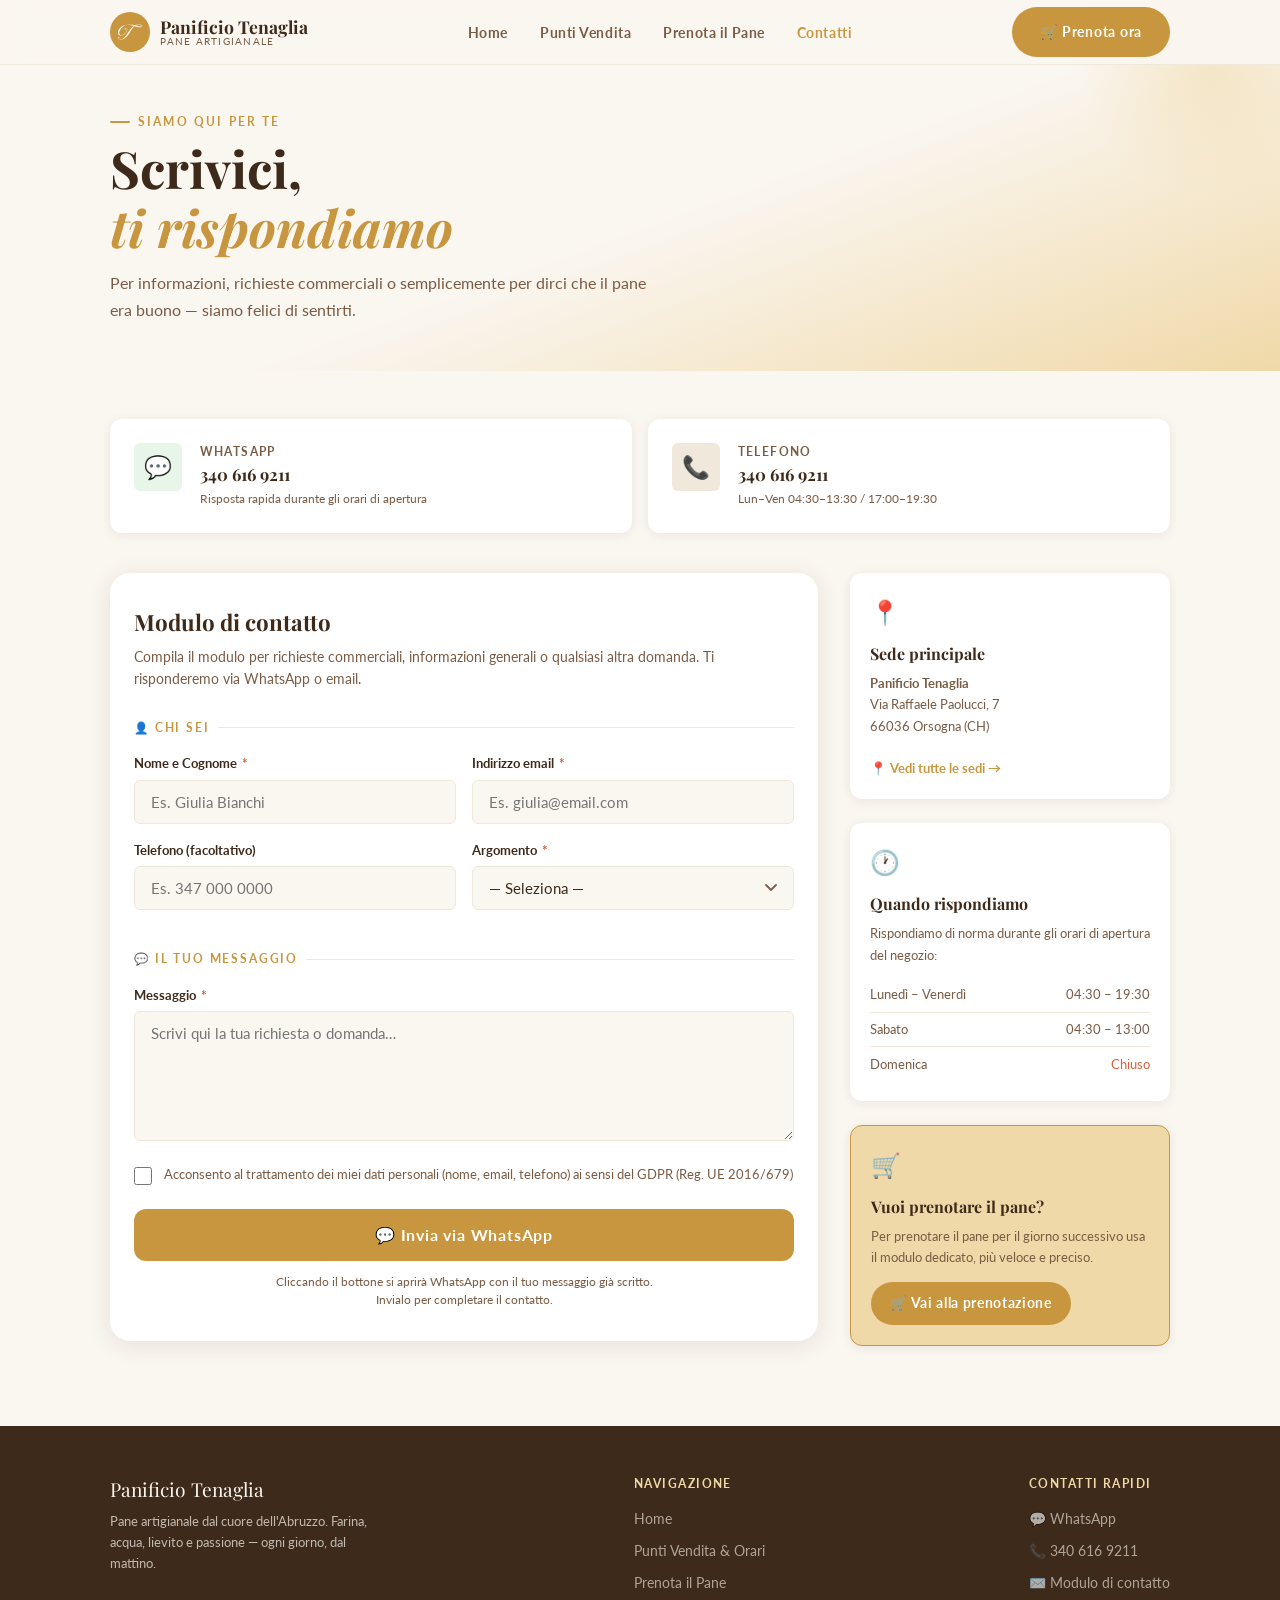
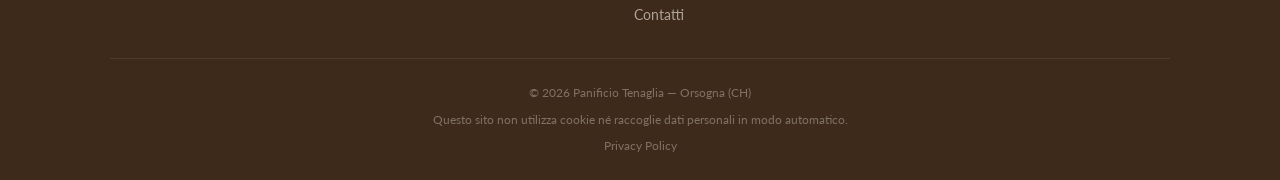
==== commit b471a3b2: "Aggiunta privacy policy" ====
--- a/contatti.html
+++ b/contatti.html
@@ -255,8 +255,7 @@
                          aria-describedby="error-privacy-contatti" />
                   <label for="privacy-contatti">
                     Acconsento al trattamento dei miei dati personali (nome, email, telefono)
-                    ai sensi del GDPR (Reg. UE 2016/679) per rispondere alla mia richiesta.
-                    I dati non verranno ceduti a terzi.
+                    ai sensi del <a href="privacy.html">GDPR (Reg. UE 2016/679)</a>
                   </label>
                 </div>
                 <span class="form-error" id="error-privacy-contatti" role="alert"
@@ -382,6 +381,7 @@
         <p>© 2026 Panificio Tenaglia — Orsogna (CH)</p>
         <!-- <p>Sito realizzato con ❤️ da Rossella Amicosante — Corso Web Design 2025/26</p> -->
         <p>Questo sito non utilizza cookie né raccoglie dati personali in modo automatico.</p>
+        <p><a href="privacy.html" style="color: rgba(250,246,240,0.35);">Privacy Policy</a></p>
       </div>
     </div>
   </footer>
